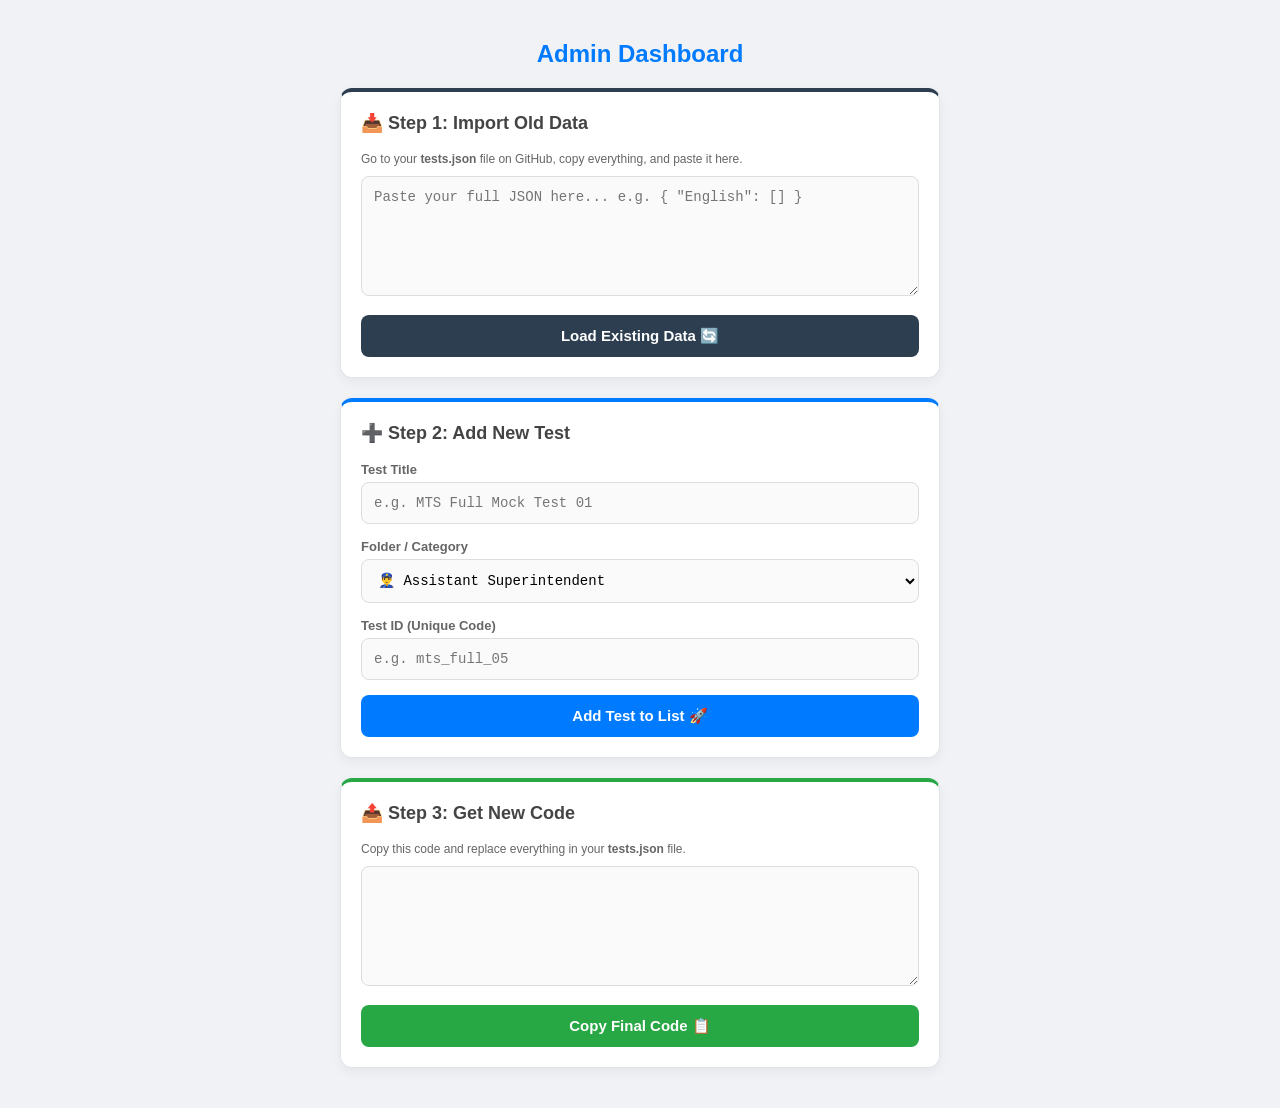
==== admin.html @ f1168b8e "Create admin.html" ====
<!DOCTYPE html>
<html lang="en">
<head>
    <meta charset="UTF-8">
    <meta name="viewport" content="width=device-width, initial-scale=1.0">
    <title>Admin Panel - DSSSB Smart Notes</title>
    <style>
        body { font-family: 'Segoe UI', sans-serif; background: #f0f2f5; margin: 0; padding: 20px; color: #333; }
        .container { max-width: 600px; margin: auto; }

        /* Cards Design */
        .card {
            background: white;
            padding: 20px;
            border-radius: 12px;
            box-shadow: 0 4px 12px rgba(0,0,0,0.05);
            margin-bottom: 20px;
            border: 1px solid #e1e4e8;
        }

        h3 { margin-top: 0; font-size: 18px; color: #444; display: flex; align-items: center; gap: 8px; }
        
        /* Form Elements */
        label { font-size: 13px; font-weight: 600; color: #666; display: block; margin-bottom: 5px; margin-top: 15px; }
        input, select, textarea {
            width: 100%;
            padding: 12px;
            border: 1px solid #ddd;
            border-radius: 8px;
            font-size: 14px;
            box-sizing: border-box;
            background: #fafafa;
            font-family: monospace;
        }
        input:focus, select:focus, textarea:focus { outline: none; border-color: #007bff; background: white; }
        
        /* Buttons */
        .btn {
            width: 100%;
            padding: 12px;
            border: none;
            border-radius: 8px;
            font-size: 15px;
            font-weight: 600;
            cursor: pointer;
            margin-top: 15px;
            transition: 0.2s;
        }
        .btn-primary { background: #007bff; color: white; }
        .btn-primary:hover { background: #0056b3; }
        
        .btn-dark { background: #2c3e50; color: white; }
        .btn-dark:hover { background: #1a252f; }
        
        .btn-success { background: #28a745; color: white; }
        .btn-success:hover { background: #218838; }

        /* Output Box */
        textarea { height: 120px; resize: vertical; }

        /* Status Messages */
        #status { font-size: 13px; margin-top: 10px; text-align: center; font-weight: bold; }
        .success { color: green; }
        .error { color: red; }
    </style>
</head>
<body>

    <div class="container">
        <h2 style="text-align: center; color: #007bff;">Admin Dashboard</h2>

        <div class="card" style="border-top: 4px solid #2c3e50;">
            <h3>📥 Step 1: Import Old Data</h3>
            <p style="font-size: 12px; color: #666; margin-bottom: 10px;">Go to your <b>tests.json</b> file on GitHub, copy everything, and paste it here.</p>
            <textarea id="importBox" placeholder='Paste your full JSON here... e.g. { "English": [] }'></textarea>
            <button class="btn btn-dark" onclick="loadData()">Load Existing Data 🔄</button>
            <div id="importStatus"></div>
        </div>

        <div class="card" style="border-top: 4px solid #007bff;">
            <h3>➕ Step 2: Add New Test</h3>
            
            <label>Test Title</label>
            <input type="text" id="testName" placeholder="e.g. MTS Full Mock Test 01">

            <label>Folder / Category</label>
            <select id="testCategory">
                <option value="Assistant Superintendent">👮‍♂️ Assistant Superintendent</option>
                <option value="MTS">🏢 MTS</option>
                <option value="PRT">👨‍🏫 PRT</option>
                <option value="TGT">📘 TGT</option>
                <option value="PGT">🎓 PGT</option>
                <option value="" disabled>──────────</option>
                <option value="English">🅰️ English</option>
                <option value="Hindi">🕉️ Hindi</option>
                <option value="Math">🧮 Math</option>
                <option value="Reasoning">🧠 Reasoning</option>
                <option value="GK">🌍 GK</option>
            </select>

            <label>Test ID (Unique Code)</label>
            <input type="text" id="testId" placeholder="e.g. mts_full_05">

            <button class="btn btn-primary" onclick="addTest()">Add Test to List 🚀</button>
        </div>

        <div class="card" style="border-top: 4px solid #28a745;">
            <h3>📤 Step 3: Get New Code</h3>
            <p style="font-size: 12px; color: #666; margin-bottom: 10px;">Copy this code and replace everything in your <b>tests.json</b> file.</p>
            <textarea id="exportBox" readonly></textarea>
            <button class="btn btn-success" onclick="copyCode()">Copy Final Code 📋</button>
        </div>
    </div>

    <script>
        // Default Structure (Agar user ke paas koi data nahi hai)
        let currentData = {
            "Assistant Superintendent": [], "MTS": [], "PRT": [], "TGT": [], "PGT": [],
            "English": [], "Hindi": [], "Math": [], "Reasoning": [], "GK": []
        };

        // Function 1: Load Data
        function loadData() {
            const input = document.getElementById('importBox').value;
            const status = document.getElementById('importStatus');
            
            if (!input.trim()) {
                status.innerHTML = "<span class='error'>Box is empty!</span>";
                return;
            }

            try {
                currentData = JSON.parse(input);
                status.innerHTML = "<span class='success'>Data Loaded Successfully! ✅</span>";
                updateExportBox(); // Load hone par niche bhi dikhaye
            } catch (e) {
                status.innerHTML = "<span class='error'>Invalid JSON! Please copy carefully. ❌</span>";
            }
        }

        // Function 2: Add Test
        function addTest() {
            const name = document.getElementById('testName').value;
            const category = document.getElementById('testCategory').value;
            const id = document.getElementById('testId').value;

            if (!name || !category || !id) {
                alert("Please fill all fields!");
                return;
            }

            // Object banakar sahi array mein push karein
            const newTest = { name: name, id: id };
            
            if (!currentData[category]) {
                currentData[category] = []; // Agar category nahi hai to bana do
            }

            currentData[category].push(newTest);

            // Inputs clear karein
            document.getElementById('testName').value = '';
            document.getElementById('testId').value = '';

            // Naya code generate karein
            updateExportBox();
            alert("Test Added! Now copy the code from Step 3.");
        }

        // Function 3: Update Export Box
        function updateExportBox() {
            const jsonStr = JSON.stringify(currentData, null, 4);
            document.getElementById('exportBox').value = jsonStr;
        }

        // Function 4: Copy to Clipboard
        function copyCode() {
            const copyText = document.getElementById("exportBox");
            copyText.select();
            document.execCommand("copy");
            alert("Code Copied! Now paste it in tests.json on GitHub.");
        }
    </script>

</body>
</html>
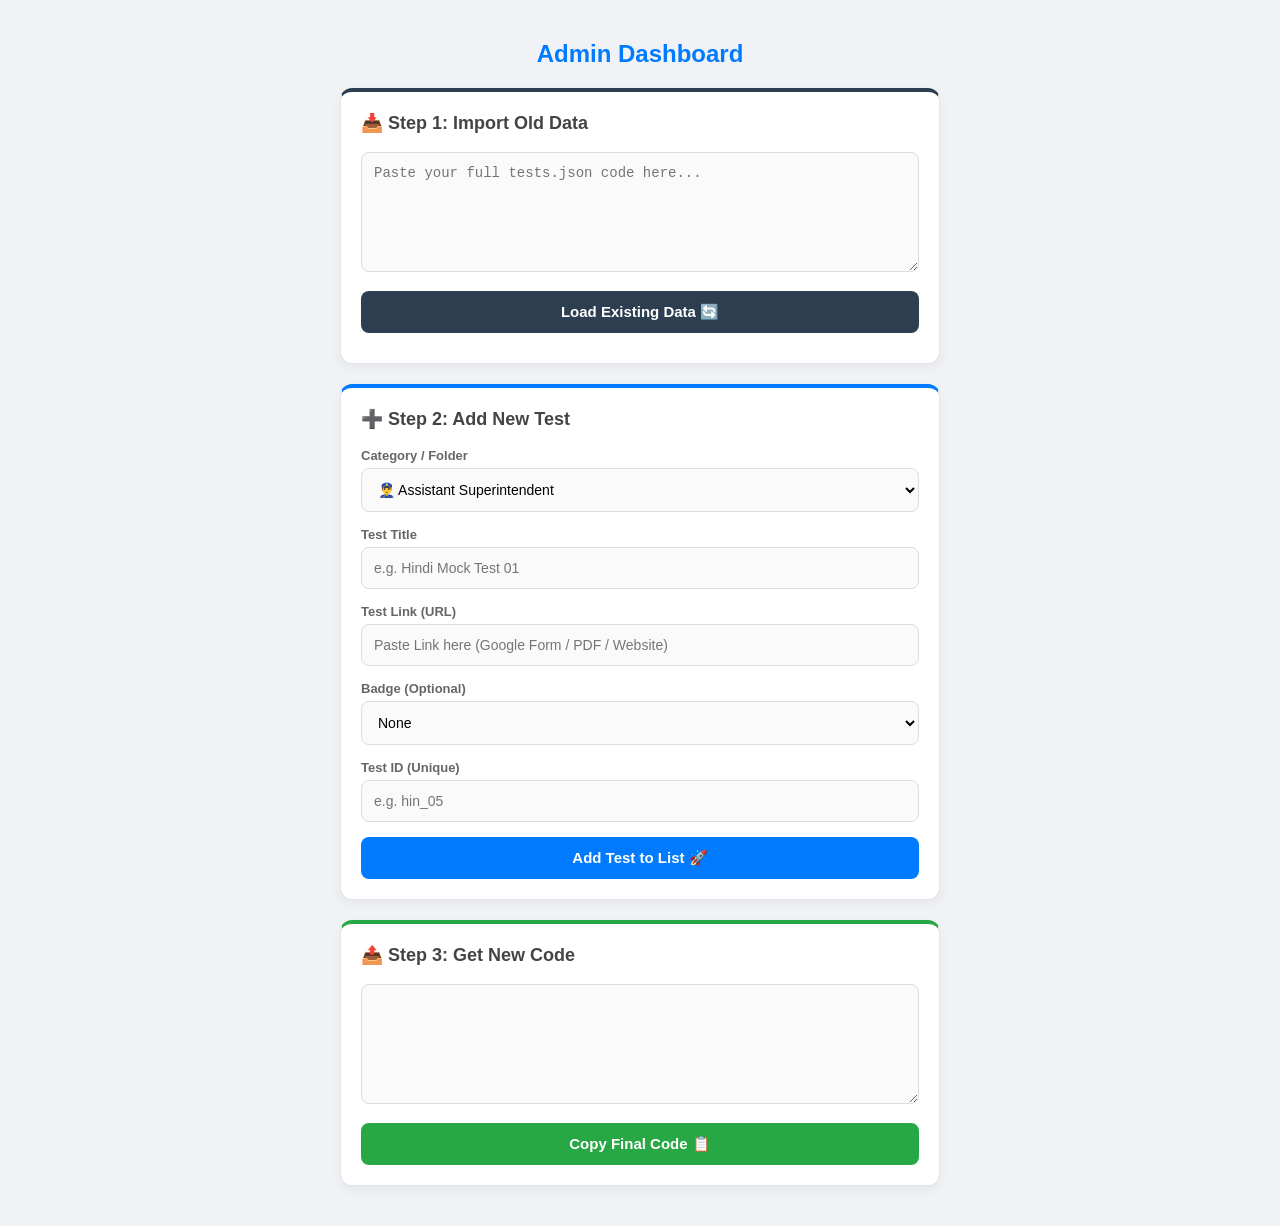
==== commit 8b74607e: "Update admin.html" ====
--- a/admin.html
+++ b/admin.html
@@ -7,61 +7,17 @@
     <style>
         body { font-family: 'Segoe UI', sans-serif; background: #f0f2f5; margin: 0; padding: 20px; color: #333; }
         .container { max-width: 600px; margin: auto; }
-
-        /* Cards Design */
-        .card {
-            background: white;
-            padding: 20px;
-            border-radius: 12px;
-            box-shadow: 0 4px 12px rgba(0,0,0,0.05);
-            margin-bottom: 20px;
-            border: 1px solid #e1e4e8;
-        }
-
-        h3 { margin-top: 0; font-size: 18px; color: #444; display: flex; align-items: center; gap: 8px; }
-        
-        /* Form Elements */
+        .card { background: white; padding: 20px; border-radius: 12px; box-shadow: 0 4px 12px rgba(0,0,0,0.05); margin-bottom: 20px; border: 1px solid #e1e4e8; }
+        h3 { margin-top: 0; font-size: 18px; color: #444; }
         label { font-size: 13px; font-weight: 600; color: #666; display: block; margin-bottom: 5px; margin-top: 15px; }
-        input, select, textarea {
-            width: 100%;
-            padding: 12px;
-            border: 1px solid #ddd;
-            border-radius: 8px;
-            font-size: 14px;
-            box-sizing: border-box;
-            background: #fafafa;
-            font-family: monospace;
-        }
-        input:focus, select:focus, textarea:focus { outline: none; border-color: #007bff; background: white; }
-        
-        /* Buttons */
-        .btn {
-            width: 100%;
-            padding: 12px;
-            border: none;
-            border-radius: 8px;
-            font-size: 15px;
-            font-weight: 600;
-            cursor: pointer;
-            margin-top: 15px;
-            transition: 0.2s;
-        }
+        input, select, textarea { width: 100%; padding: 12px; border: 1px solid #ddd; border-radius: 8px; font-size: 14px; box-sizing: border-box; background: #fafafa; }
+        .btn { width: 100%; padding: 12px; border: none; border-radius: 8px; font-size: 15px; font-weight: 600; cursor: pointer; margin-top: 15px; }
         .btn-primary { background: #007bff; color: white; }
-        .btn-primary:hover { background: #0056b3; }
-        
         .btn-dark { background: #2c3e50; color: white; }
-        .btn-dark:hover { background: #1a252f; }
-        
         .btn-success { background: #28a745; color: white; }
-        .btn-success:hover { background: #218838; }
-
-        /* Output Box */
         textarea { height: 120px; resize: vertical; }
-
-        /* Status Messages */
-        #status { font-size: 13px; margin-top: 10px; text-align: center; font-weight: bold; }
-        .success { color: green; }
-        .error { color: red; }
+        .status { font-size: 13px; margin-top: 10px; text-align: center; font-weight: bold; }
+        .success { color: green; } .error { color: red; }
     </style>
 </head>
 <body>
@@ -71,19 +27,15 @@
 
         <div class="card" style="border-top: 4px solid #2c3e50;">
             <h3>📥 Step 1: Import Old Data</h3>
-            <p style="font-size: 12px; color: #666; margin-bottom: 10px;">Go to your <b>tests.json</b> file on GitHub, copy everything, and paste it here.</p>
-            <textarea id="importBox" placeholder='Paste your full JSON here... e.g. { "English": [] }'></textarea>
+            <textarea id="importBox" placeholder='Paste your full tests.json code here...'></textarea>
             <button class="btn btn-dark" onclick="loadData()">Load Existing Data 🔄</button>
-            <div id="importStatus"></div>
+            <div id="importStatus" class="status"></div>
         </div>
 
         <div class="card" style="border-top: 4px solid #007bff;">
             <h3>➕ Step 2: Add New Test</h3>
             
-            <label>Test Title</label>
-            <input type="text" id="testName" placeholder="e.g. MTS Full Mock Test 01">
-
-            <label>Folder / Category</label>
+            <label>Category / Folder</label>
             <select id="testCategory">
                 <option value="Assistant Superintendent">👮‍♂️ Assistant Superintendent</option>
                 <option value="MTS">🏢 MTS</option>
@@ -98,89 +50,77 @@
                 <option value="GK">🌍 GK</option>
             </select>
 
-            <label>Test ID (Unique Code)</label>
-            <input type="text" id="testId" placeholder="e.g. mts_full_05">
+            <label>Test Title</label>
+            <input type="text" id="testName" placeholder="e.g. Hindi Mock Test 01">
+
+            <label>Test Link (URL)</label>
+            <input type="text" id="testUrl" placeholder="Paste Link here (Google Form / PDF / Website)">
+
+            <label>Badge (Optional)</label>
+            <select id="testBadge">
+                <option value="">None</option>
+                <option value="NEW">✨ NEW</option>
+                <option value="FREE">🎁 FREE</option>
+                <option value="LIVE">🔴 LIVE</option>
+            </select>
+
+            <label>Test ID (Unique)</label>
+            <input type="text" id="testId" placeholder="e.g. hin_05">
 
             <button class="btn btn-primary" onclick="addTest()">Add Test to List 🚀</button>
         </div>
 
         <div class="card" style="border-top: 4px solid #28a745;">
             <h3>📤 Step 3: Get New Code</h3>
-            <p style="font-size: 12px; color: #666; margin-bottom: 10px;">Copy this code and replace everything in your <b>tests.json</b> file.</p>
             <textarea id="exportBox" readonly></textarea>
             <button class="btn btn-success" onclick="copyCode()">Copy Final Code 📋</button>
         </div>
     </div>
 
     <script>
-        // Default Structure (Agar user ke paas koi data nahi hai)
-        let currentData = {
-            "Assistant Superintendent": [], "MTS": [], "PRT": [], "TGT": [], "PGT": [],
-            "English": [], "Hindi": [], "Math": [], "Reasoning": [], "GK": []
-        };
+        let currentData = { "Assistant Superintendent": [], "MTS": [], "PRT": [], "TGT": [], "PGT": [], "English": [], "Hindi": [], "Math": [], "Reasoning": [], "GK": [] };
 
-        // Function 1: Load Data
         function loadData() {
             const input = document.getElementById('importBox').value;
             const status = document.getElementById('importStatus');
-            
-            if (!input.trim()) {
-                status.innerHTML = "<span class='error'>Box is empty!</span>";
-                return;
-            }
-
+            if (!input.trim()) { status.innerHTML = "<span class='error'>Box is empty!</span>"; return; }
             try {
                 currentData = JSON.parse(input);
-                status.innerHTML = "<span class='success'>Data Loaded Successfully! ✅</span>";
-                updateExportBox(); // Load hone par niche bhi dikhaye
-            } catch (e) {
-                status.innerHTML = "<span class='error'>Invalid JSON! Please copy carefully. ❌</span>";
-            }
+                status.innerHTML = "<span class='success'>Data Loaded! ✅</span>";
+                updateExportBox();
+            } catch (e) { status.innerHTML = "<span class='error'>Invalid JSON! ❌</span>"; }
         }
 
-        // Function 2: Add Test
         function addTest() {
             const name = document.getElementById('testName').value;
             const category = document.getElementById('testCategory').value;
+            const url = document.getElementById('testUrl').value;
+            const badge = document.getElementById('testBadge').value;
             const id = document.getElementById('testId').value;
 
-            if (!name || !category || !id) {
-                alert("Please fill all fields!");
-                return;
-            }
+            if (!name || !category || !url || !id) { alert("Please fill all fields (Link is mandatory!)"); return; }
 
-            // Object banakar sahi array mein push karein
-            const newTest = { name: name, id: id };
+            const newTest = { name: name, id: id, url: url, badge: badge };
             
-            if (!currentData[category]) {
-                currentData[category] = []; // Agar category nahi hai to bana do
-            }
-
+            if (!currentData[category]) currentData[category] = [];
             currentData[category].push(newTest);
 
-            // Inputs clear karein
             document.getElementById('testName').value = '';
+            document.getElementById('testUrl').value = '';
             document.getElementById('testId').value = '';
-
-            // Naya code generate karein
             updateExportBox();
-            alert("Test Added! Now copy the code from Step 3.");
+            alert("Test Added! Check Step 3.");
         }
 
-        // Function 3: Update Export Box
         function updateExportBox() {
-            const jsonStr = JSON.stringify(currentData, null, 4);
-            document.getElementById('exportBox').value = jsonStr;
+            document.getElementById('exportBox').value = JSON.stringify(currentData, null, 4);
         }
 
-        // Function 4: Copy to Clipboard
         function copyCode() {
-            const copyText = document.getElementById("exportBox");
-            copyText.select();
+            document.getElementById("exportBox").select();
             document.execCommand("copy");
-            alert("Code Copied! Now paste it in tests.json on GitHub.");
+            alert("Code Copied! Paste it in tests.json on GitHub.");
         }
     </script>
-
 </body>
 </html>
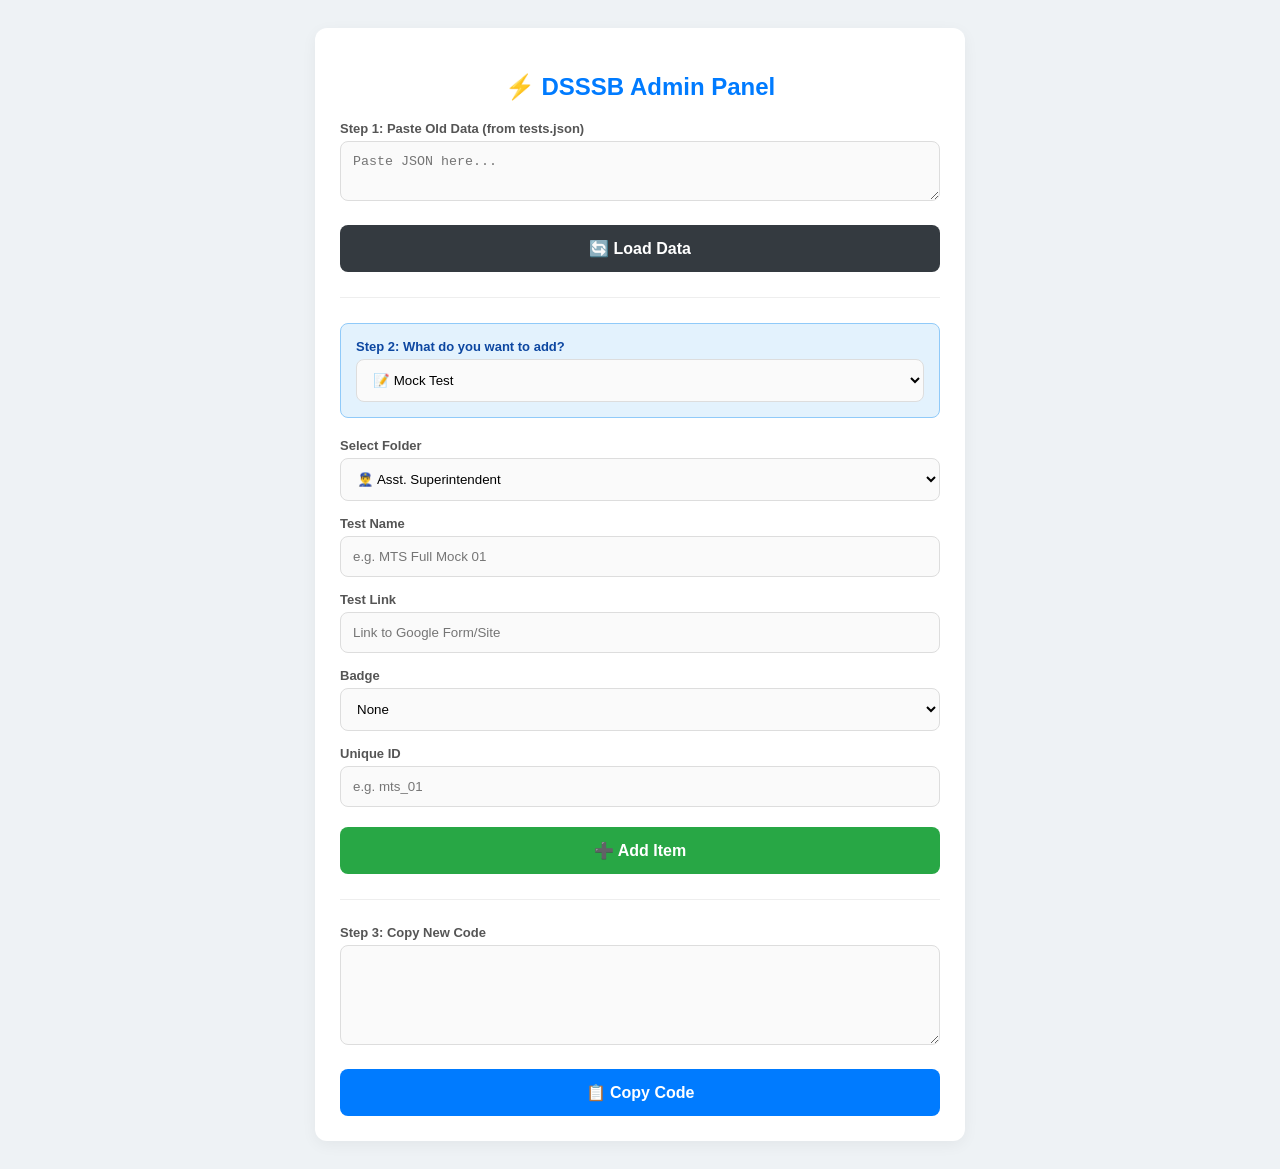
==== commit 5c8d592a: "Update admin.html" ====
--- a/admin.html
+++ b/admin.html
@@ -3,123 +3,170 @@
 <head>
     <meta charset="UTF-8">
     <meta name="viewport" content="width=device-width, initial-scale=1.0">
-    <title>Admin Panel - DSSSB Smart Notes</title>
+    <title>Super Admin - DSSSB Notes</title>
     <style>
-        body { font-family: 'Segoe UI', sans-serif; background: #f0f2f5; margin: 0; padding: 20px; color: #333; }
-        .container { max-width: 600px; margin: auto; }
-        .card { background: white; padding: 20px; border-radius: 12px; box-shadow: 0 4px 12px rgba(0,0,0,0.05); margin-bottom: 20px; border: 1px solid #e1e4e8; }
-        h3 { margin-top: 0; font-size: 18px; color: #444; }
-        label { font-size: 13px; font-weight: 600; color: #666; display: block; margin-bottom: 5px; margin-top: 15px; }
-        input, select, textarea { width: 100%; padding: 12px; border: 1px solid #ddd; border-radius: 8px; font-size: 14px; box-sizing: border-box; background: #fafafa; }
-        .btn { width: 100%; padding: 12px; border: none; border-radius: 8px; font-size: 15px; font-weight: 600; cursor: pointer; margin-top: 15px; }
-        .btn-primary { background: #007bff; color: white; }
-        .btn-dark { background: #2c3e50; color: white; }
-        .btn-success { background: #28a745; color: white; }
-        textarea { height: 120px; resize: vertical; }
-        .status { font-size: 13px; margin-top: 10px; text-align: center; font-weight: bold; }
-        .success { color: green; } .error { color: red; }
+        body { font-family: 'Segoe UI', sans-serif; background: #eef2f5; padding: 20px; color: #333; }
+        .container { max-width: 600px; margin: auto; background: white; padding: 25px; border-radius: 12px; box-shadow: 0 4px 15px rgba(0,0,0,0.05); }
+        
+        h2 { text-align: center; color: #007bff; margin-bottom: 20px; }
+        
+        label { font-weight: 600; font-size: 13px; margin-top: 15px; display: block; color: #555; }
+        input, select, textarea { width: 100%; padding: 12px; margin-top: 5px; border: 1px solid #ddd; border-radius: 8px; box-sizing: border-box; background: #fafafa; }
+        textarea { height: 100px; resize: vertical; }
+
+        /* Type Selector */
+        .type-selector { background: #e3f2fd; padding: 15px; border-radius: 8px; margin-bottom: 20px; border: 1px solid #90caf9; }
+        .type-selector label { margin-top: 0; color: #0d47a1; }
+
+        /* Dynamic Sections */
+        .input-group { display: none; }
+        .input-group.active { display: block; animation: fadeIn 0.3s; }
+
+        @keyframes fadeIn { from { opacity: 0; transform: translateY(-5px); } to { opacity: 1; transform: translateY(0); } }
+
+        .btn { width: 100%; padding: 14px; margin-top: 20px; border: none; border-radius: 8px; font-weight: bold; cursor: pointer; color: white; font-size: 16px; }
+        .btn-add { background: #28a745; } .btn-add:hover { background: #218838; }
+        .btn-copy { background: #007bff; } .btn-copy:hover { background: #0056b3; }
+        .btn-load { background: #343a40; }
     </style>
 </head>
 <body>
 
     <div class="container">
-        <h2 style="text-align: center; color: #007bff;">Admin Dashboard</h2>
+        <h2>⚡ DSSSB Admin Panel</h2>
 
-        <div class="card" style="border-top: 4px solid #2c3e50;">
-            <h3>📥 Step 1: Import Old Data</h3>
-            <textarea id="importBox" placeholder='Paste your full tests.json code here...'></textarea>
-            <button class="btn btn-dark" onclick="loadData()">Load Existing Data 🔄</button>
-            <div id="importStatus" class="status"></div>
+        <label>Step 1: Paste Old Data (from tests.json)</label>
+        <textarea id="importBox" style="height: 60px;" placeholder="Paste JSON here..."></textarea>
+        <button class="btn btn-load" onclick="loadData()">🔄 Load Data</button>
+
+        <hr style="margin: 25px 0; border: 0; border-top: 1px solid #eee;">
+
+        <div class="type-selector">
+            <label>Step 2: What do you want to add?</label>
+            <select id="contentType" onchange="toggleFields()">
+                <option value="test">📝 Mock Test</option>
+                <option value="pdf">📚 PDF Note</option>
+                <option value="notice">🔔 Important Notice</option>
+            </select>
         </div>
 
-        <div class="card" style="border-top: 4px solid #007bff;">
-            <h3>➕ Step 2: Add New Test</h3>
-            
-            <label>Category / Folder</label>
+        <div id="testFields" class="input-group active">
+            <label>Select Folder</label>
             <select id="testCategory">
-                <option value="Assistant Superintendent">👮‍♂️ Assistant Superintendent</option>
+                <option value="Assistant Superintendent">👮‍♂️ Asst. Superintendent</option>
                 <option value="MTS">🏢 MTS</option>
                 <option value="PRT">👨‍🏫 PRT</option>
                 <option value="TGT">📘 TGT</option>
                 <option value="PGT">🎓 PGT</option>
-                <option value="" disabled>──────────</option>
+                <option disabled>──────────</option>
                 <option value="English">🅰️ English</option>
                 <option value="Hindi">🕉️ Hindi</option>
                 <option value="Math">🧮 Math</option>
                 <option value="Reasoning">🧠 Reasoning</option>
                 <option value="GK">🌍 GK</option>
             </select>
-
-            <label>Test Title</label>
-            <input type="text" id="testName" placeholder="e.g. Hindi Mock Test 01">
-
-            <label>Test Link (URL)</label>
-            <input type="text" id="testUrl" placeholder="Paste Link here (Google Form / PDF / Website)">
-
-            <label>Badge (Optional)</label>
+            <label>Test Name</label>
+            <input type="text" id="testName" placeholder="e.g. MTS Full Mock 01">
+            <label>Test Link</label>
+            <input type="text" id="testUrl" placeholder="Link to Google Form/Site">
+            <label>Badge</label>
             <select id="testBadge">
                 <option value="">None</option>
                 <option value="NEW">✨ NEW</option>
-                <option value="FREE">🎁 FREE</option>
                 <option value="LIVE">🔴 LIVE</option>
             </select>
-
-            <label>Test ID (Unique)</label>
-            <input type="text" id="testId" placeholder="e.g. hin_05">
-
-            <button class="btn btn-primary" onclick="addTest()">Add Test to List 🚀</button>
+            <label>Unique ID</label>
+            <input type="text" id="testId" placeholder="e.g. mts_01">
         </div>
 
-        <div class="card" style="border-top: 4px solid #28a745;">
-            <h3>📤 Step 3: Get New Code</h3>
-            <textarea id="exportBox" readonly></textarea>
-            <button class="btn btn-success" onclick="copyCode()">Copy Final Code 📋</button>
+        <div id="pdfFields" class="input-group">
+            <label>PDF Title</label>
+            <input type="text" id="pdfTitle" placeholder="e.g. History Notes Part 1">
+            <label>Size / Description</label>
+            <input type="text" id="pdfSize" placeholder="e.g. 2.5 MB • 50 Pages">
+            <label>PDF Download Link</label>
+            <input type="text" id="pdfUrl" placeholder="Google Drive Link">
         </div>
+
+        <div id="noticeFields" class="input-group">
+            <label>Notice Title</label>
+            <input type="text" id="noticeTitle" placeholder="e.g. Admit Card Released">
+            <label>Date / Tag</label>
+            <input type="text" id="noticeDate" placeholder="e.g. Today / Urgent">
+            <label>Short Description</label>
+            <input type="text" id="noticeDesc" placeholder="e.g. Check official website for details.">
+        </div>
+
+        <button class="btn btn-add" onclick="addItem()">➕ Add Item</button>
+
+        <hr style="margin: 25px 0; border: 0; border-top: 1px solid #eee;">
+        <label>Step 3: Copy New Code</label>
+        <textarea id="exportBox" readonly></textarea>
+        <button class="btn btn-copy" onclick="copyCode()">📋 Copy Code</button>
     </div>
 
     <script>
-        let currentData = { "Assistant Superintendent": [], "MTS": [], "PRT": [], "TGT": [], "PGT": [], "English": [], "Hindi": [], "Math": [], "Reasoning": [], "GK": [] };
+        let data = { "pdfs": [], "notices": [] }; // Default structure
 
         function loadData() {
-            const input = document.getElementById('importBox').value;
-            const status = document.getElementById('importStatus');
-            if (!input.trim()) { status.innerHTML = "<span class='error'>Box is empty!</span>"; return; }
             try {
-                currentData = JSON.parse(input);
-                status.innerHTML = "<span class='success'>Data Loaded! ✅</span>";
-                updateExportBox();
-            } catch (e) { status.innerHTML = "<span class='error'>Invalid JSON! ❌</span>"; }
+                const input = document.getElementById('importBox').value;
+                if(!input) return alert("Paste data first!");
+                data = JSON.parse(input);
+                if(!data.pdfs) data.pdfs = [];
+                if(!data.notices) data.notices = [];
+                alert("Data Loaded! Now add items.");
+                updateOutput();
+            } catch(e) { alert("Invalid JSON!"); }
         }
 
-        function addTest() {
-            const name = document.getElementById('testName').value;
-            const category = document.getElementById('testCategory').value;
-            const url = document.getElementById('testUrl').value;
-            const badge = document.getElementById('testBadge').value;
-            const id = document.getElementById('testId').value;
-
-            if (!name || !category || !url || !id) { alert("Please fill all fields (Link is mandatory!)"); return; }
-
-            const newTest = { name: name, id: id, url: url, badge: badge };
-            
-            if (!currentData[category]) currentData[category] = [];
-            currentData[category].push(newTest);
-
-            document.getElementById('testName').value = '';
-            document.getElementById('testUrl').value = '';
-            document.getElementById('testId').value = '';
-            updateExportBox();
-            alert("Test Added! Check Step 3.");
+        function toggleFields() {
+            document.querySelectorAll('.input-group').forEach(el => el.classList.remove('active'));
+            const type = document.getElementById('contentType').value;
+            document.getElementById(type + 'Fields').classList.add('active');
         }
 
-        function updateExportBox() {
-            document.getElementById('exportBox').value = JSON.stringify(currentData, null, 4);
+        function addItem() {
+            const type = document.getElementById('contentType').value;
+            
+            if (type === 'test') {
+                const cat = document.getElementById('testCategory').value;
+                if(!data[cat]) data[cat] = [];
+                data[cat].push({
+                    name: document.getElementById('testName').value,
+                    url: document.getElementById('testUrl').value,
+                    badge: document.getElementById('testBadge').value,
+                    id: document.getElementById('testId').value
+                });
+            } 
+            else if (type === 'pdf') {
+                data.pdfs.push({
+                    title: document.getElementById('pdfTitle').value,
+                    size: document.getElementById('pdfSize').value,
+                    url: document.getElementById('pdfUrl').value
+                });
+            } 
+            else if (type === 'notice') {
+                data.notices.push({
+                    title: document.getElementById('noticeTitle').value,
+                    date: document.getElementById('noticeDate').value,
+                    desc: document.getElementById('noticeDesc').value
+                });
+            }
+            
+            updateOutput();
+            alert("Item Added!");
+            // Inputs clear nahi kar raha taaki aap jaldi aur add kar sakein
+        }
+
+        function updateOutput() {
+            document.getElementById('exportBox').value = JSON.stringify(data, null, 4);
         }
 
         function copyCode() {
-            document.getElementById("exportBox").select();
-            document.execCommand("copy");
-            alert("Code Copied! Paste it in tests.json on GitHub.");
+            document.getElementById('exportBox').select();
+            document.execCommand('copy');
+            alert("Copied! Update tests.json on GitHub.");
         }
     </script>
 </body>
